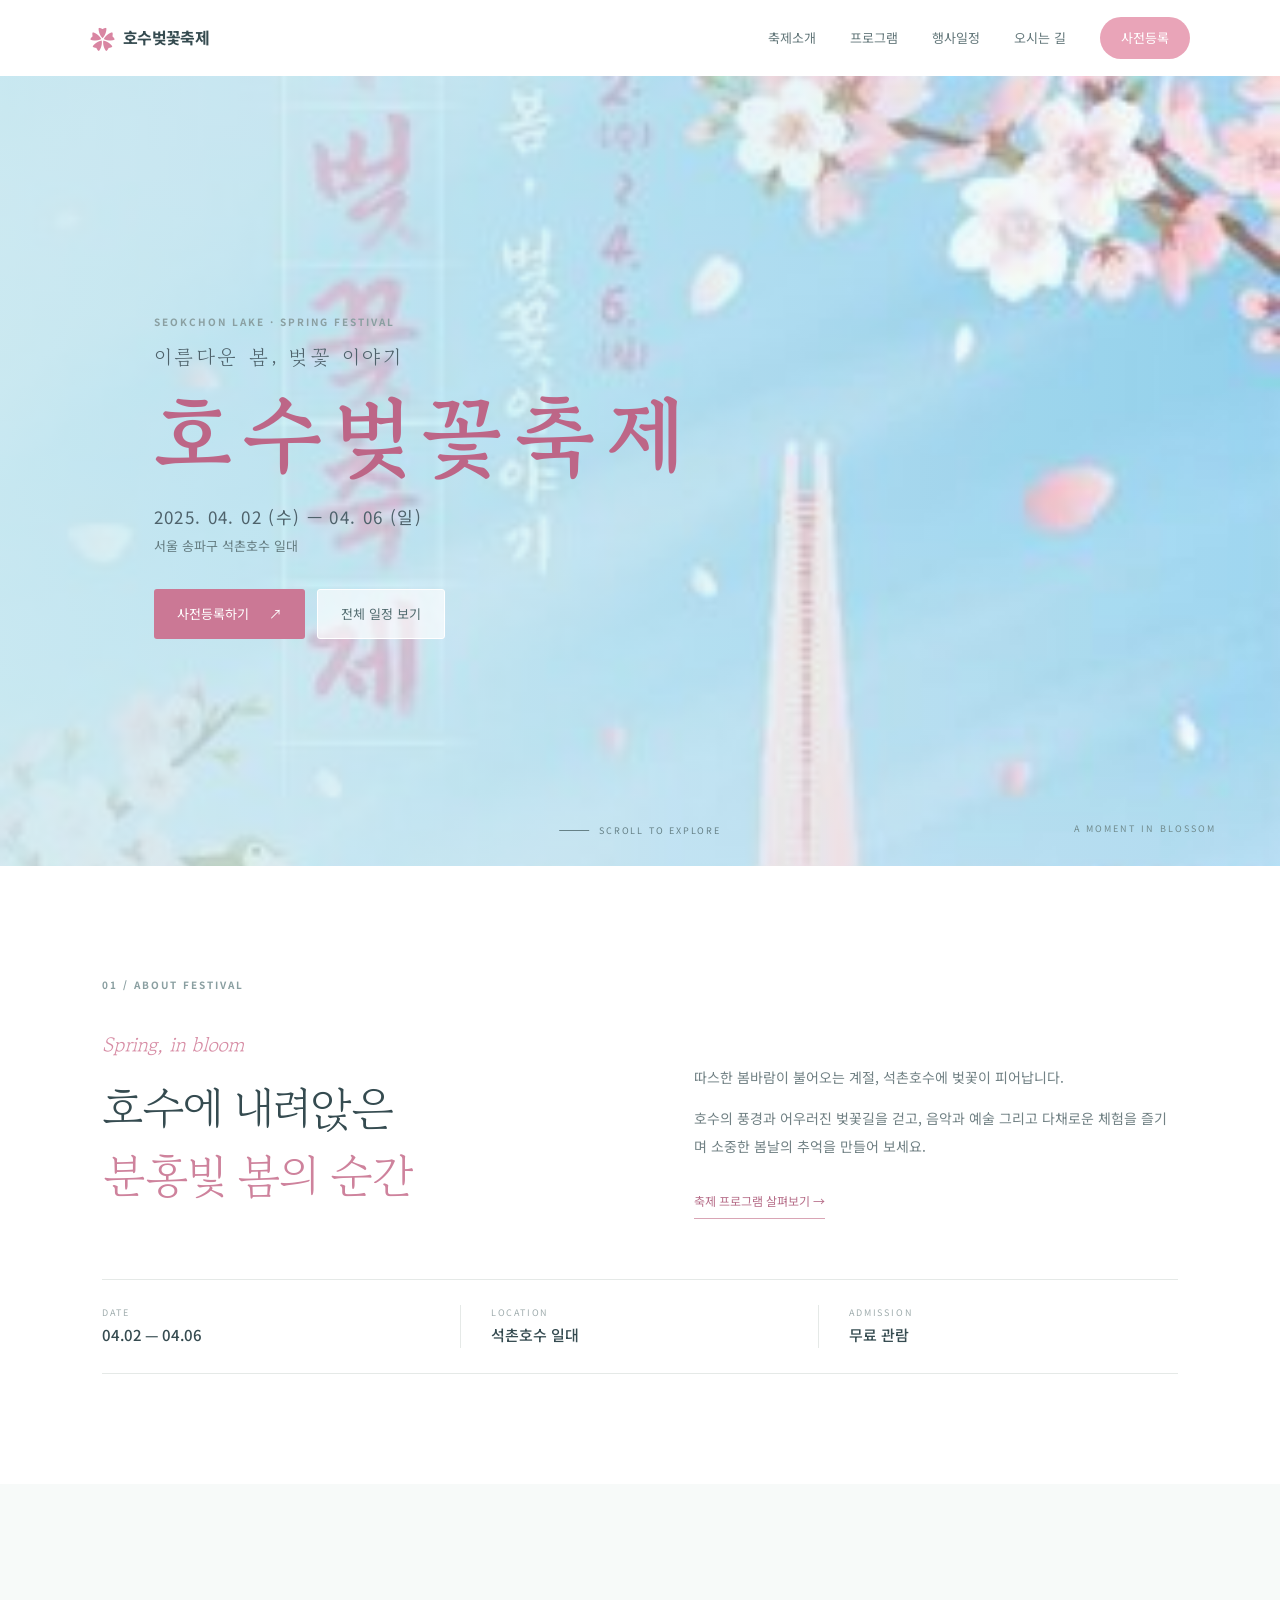
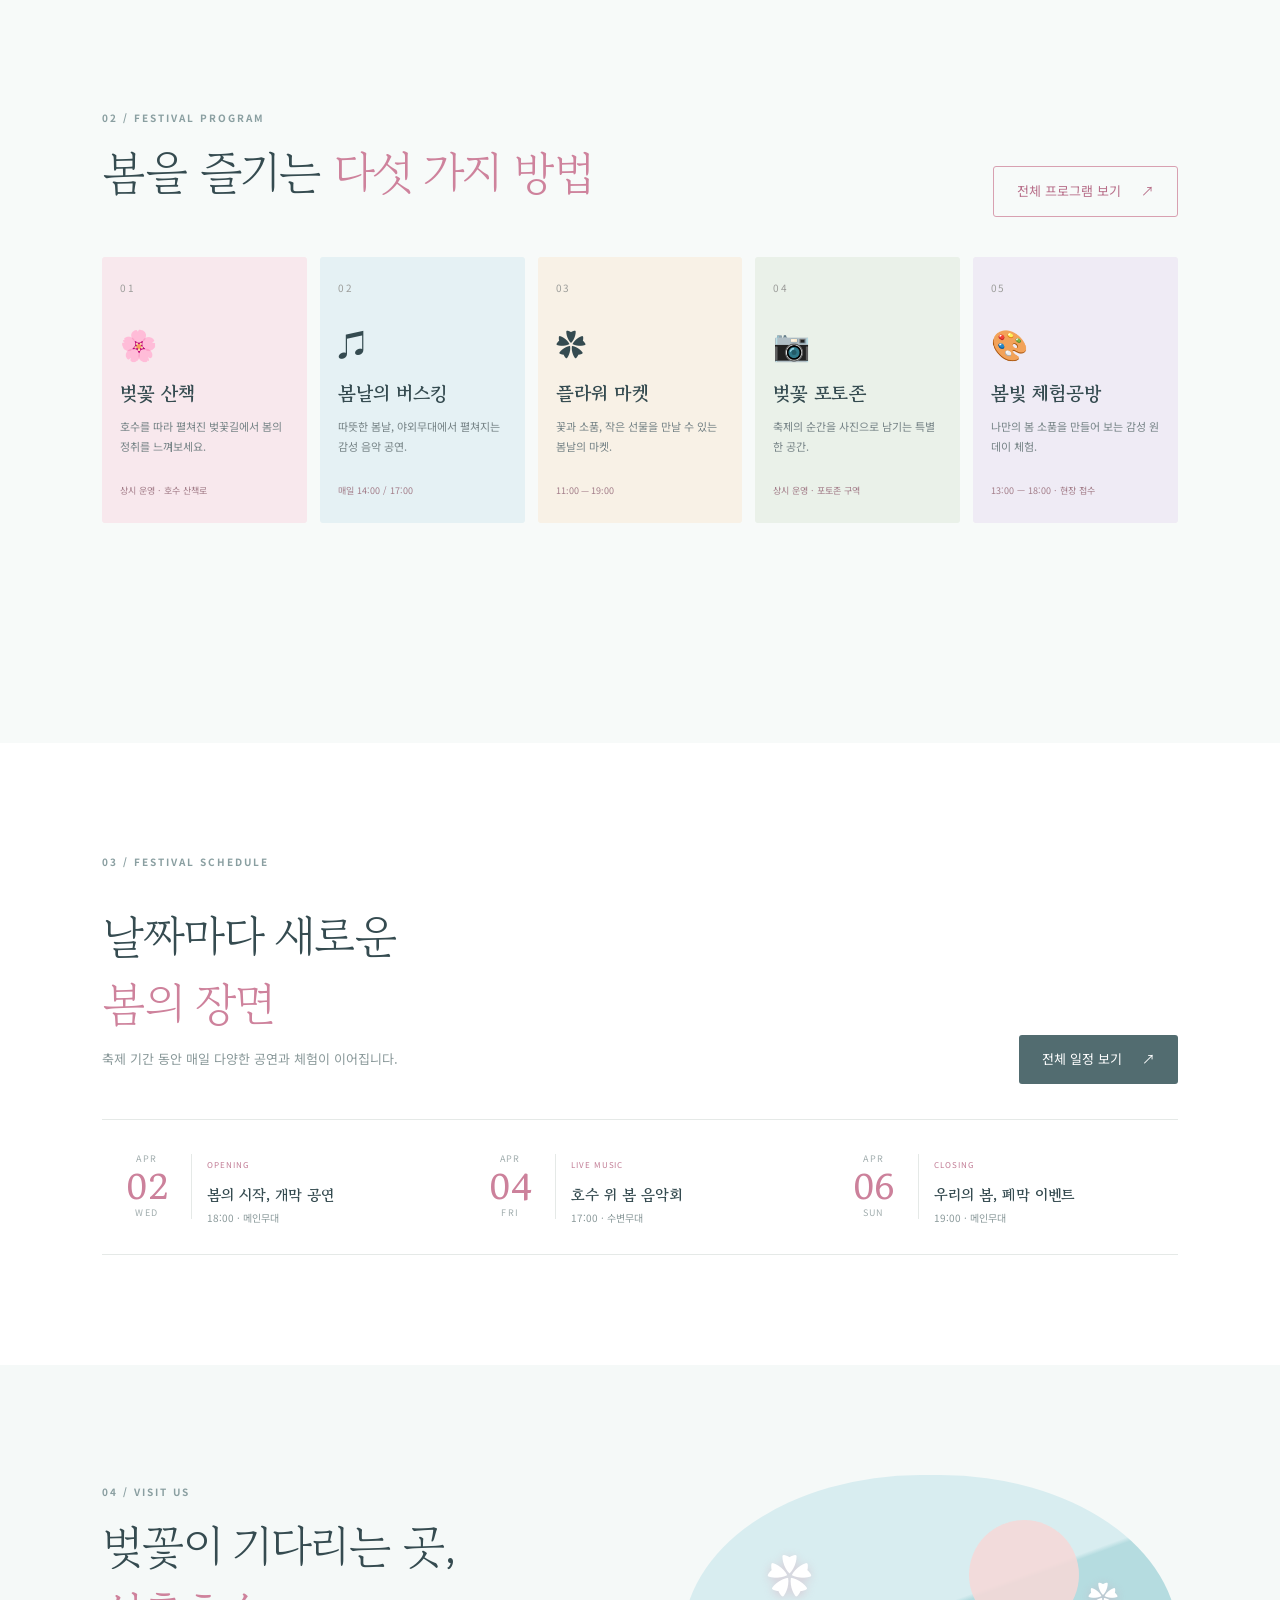
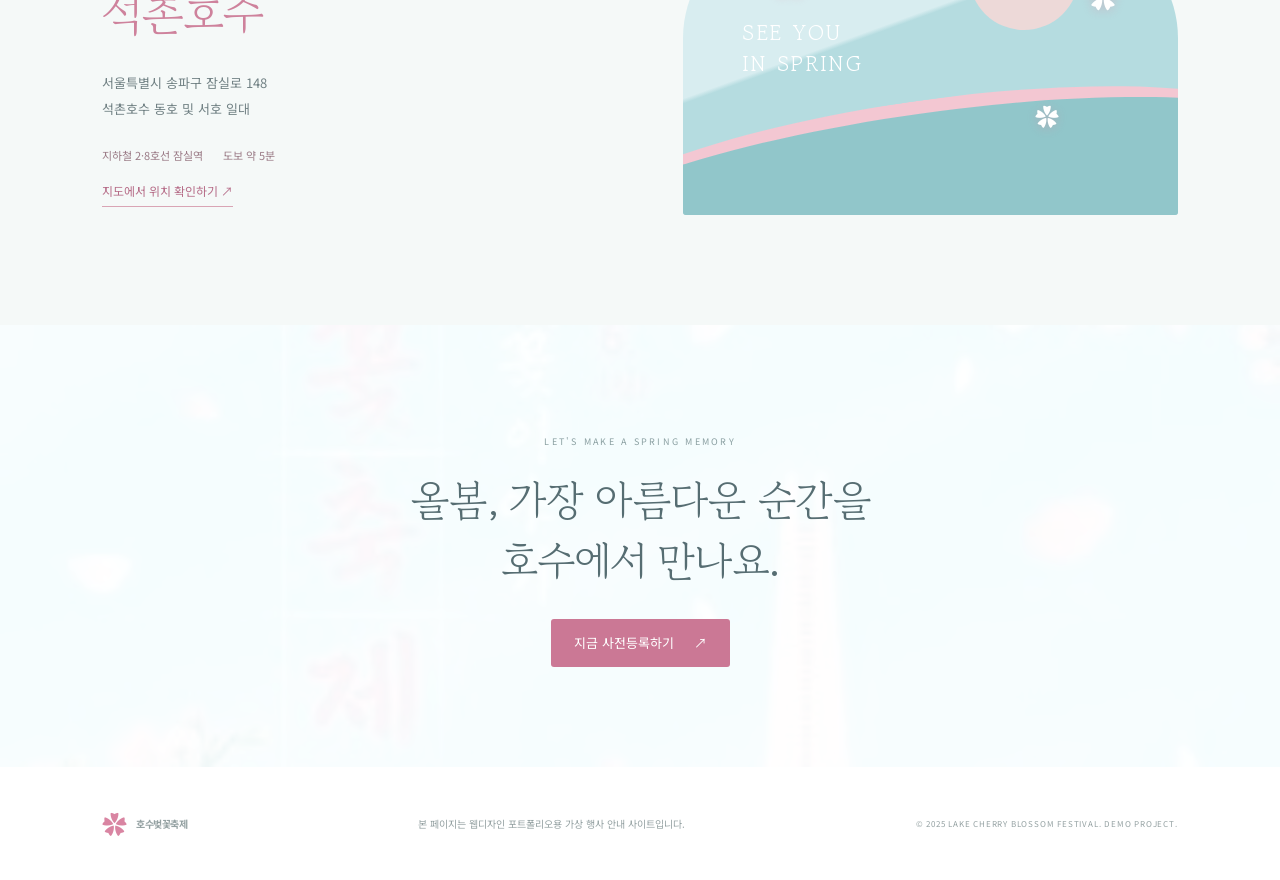
==== index.html @ db095fe4 "Add files via upload" ====
<!DOCTYPE html>
<html lang="ko">
<head>
  <meta charset="UTF-8">
  <meta name="viewport" content="width=device-width, initial-scale=1.0">
  <meta name="description" content="석촌호수의 봄을 만나는 호수벚꽃축제 행사 안내 및 사전등록 페이지">
  <title>2025 호수벚꽃축제 | 석촌호수의 봄, 벚꽃 이야기</title>
  <link rel="preconnect" href="https://fonts.googleapis.com">
  <link rel="preconnect" href="https://fonts.gstatic.com" crossorigin>
  <link href="https://fonts.googleapis.com/css2?family=Gowun+Batang:wght@400;700&family=Noto+Sans+KR:wght@300;400;500;700&display=swap" rel="stylesheet">
  <link rel="stylesheet" href="css/style.css">
</head>
<body>
  <header class="site-header">
    <a class="brand" href="#home" aria-label="호수벚꽃축제 홈">
      <span class="brand-mark">✿</span><span>호수벚꽃축제</span>
    </a>
    <button class="menu-toggle" id="menuToggle" aria-label="메뉴 열기" aria-expanded="false">☰</button>
    <nav class="main-nav" id="mainNav">
      <a href="#about">축제소개</a>
      <a href="#program">프로그램</a>
      <a href="#schedule">행사일정</a>
      <a href="#location">오시는 길</a>
      <a class="nav-apply" href="register.html">사전등록</a>
    </nav>
  </header>

  <main>
    <section class="hero" id="home">
      <div class="hero-shade"></div>
      <div class="hero-content">
        <p class="eyebrow">SEOKCHON LAKE · SPRING FESTIVAL</p>
        <p class="hero-kicker">이름다운 봄, 벚꽃 이야기</p>
        <h1>호수벚꽃축제</h1>
        <p class="hero-date">2025. 04. 02 (수) — 04. 06 (일)</p>
        <p class="hero-place">서울 송파구 석촌호수 일대</p>
        <div class="hero-actions">
          <a class="button button-primary" href="register.html">사전등록하기 <span>↗</span></a>
          <button class="button button-glass" data-modal="scheduleModal">전체 일정 보기</button>
        </div>
      </div>
      <a class="scroll-cue" href="#about"><span></span>SCROLL TO EXPLORE</a>
      <div class="hero-caption">A MOMENT IN BLOSSOM</div>
    </section>

    <section class="intro section-wrap" id="about">
      <div class="section-label">01 / ABOUT FESTIVAL</div>
      <div class="intro-grid">
        <div>
          <p class="script-word">Spring, in bloom</p>
          <h2>호수에 내려앉은<br><em>분홍빛 봄의 순간</em></h2>
        </div>
        <div class="intro-copy">
          <p>따스한 봄바람이 불어오는 계절, 석촌호수에 벚꽃이 피어납니다.</p>
          <p>호수의 풍경과 어우러진 벚꽃길을 걷고, 음악과 예술 그리고 다채로운 체험을 즐기며 소중한 봄날의 추억을 만들어 보세요.</p>
          <a class="text-link" href="#program">축제 프로그램 살펴보기 <span>→</span></a>
        </div>
      </div>
      <div class="info-ribbon">
        <div><span>DATE</span><strong>04.02 — 04.06</strong></div>
        <div><span>LOCATION</span><strong>석촌호수 일대</strong></div>
        <div><span>ADMISSION</span><strong>무료 관람</strong></div>
      </div>
    </section>

    <section class="program-section" id="program">
      <div class="section-wrap">
        <div class="section-heading">
          <div><div class="section-label">02 / FESTIVAL PROGRAM</div><h2>봄을 즐기는 <em>다섯 가지 방법</em></h2></div>
          <button class="button button-outline" data-modal="programModal">전체 프로그램 보기 <span>↗</span></button>
        </div>
        <div class="program-grid">
          <article class="program-card card-pink"><div class="program-number">01</div><div class="program-icon">🌸</div><h3>벚꽃 산책</h3><p>호수를 따라 펼쳐진 벚꽃길에서 봄의 정취를 느껴보세요.</p><span>상시 운영 · 호수 산책로</span></article>
          <article class="program-card card-blue"><div class="program-number">02</div><div class="program-icon">♫</div><h3>봄날의 버스킹</h3><p>따뜻한 봄날, 야외무대에서 펼쳐지는 감성 음악 공연.</p><span>매일 14:00 / 17:00</span></article>
          <article class="program-card card-cream"><div class="program-number">03</div><div class="program-icon">✿</div><h3>플라워 마켓</h3><p>꽃과 소품, 작은 선물을 만날 수 있는 봄날의 마켓.</p><span>11:00 — 19:00</span></article>
          <article class="program-card card-green"><div class="program-number">04</div><div class="program-icon">📷</div><h3>벚꽃 포토존</h3><p>축제의 순간을 사진으로 남기는 특별한 공간.</p><span>상시 운영 · 포토존 구역</span></article>
          <article class="program-card card-lilac"><div class="program-number">05</div><div class="program-icon">🎨</div><h3>봄빛 체험공방</h3><p>나만의 봄 소품을 만들어 보는 감성 원데이 체험.</p><span>13:00 — 18:00 · 현장 접수</span></article>
        </div>
      </div>
    </section>

    <section class="schedule-section section-wrap" id="schedule">
      <div class="section-label">03 / FESTIVAL SCHEDULE</div>
      <div class="section-heading">
        <div><h2>날짜마다 새로운<br><em>봄의 장면</em></h2><p class="section-desc">축제 기간 동안 매일 다양한 공연과 체험이 이어집니다.</p></div>
        <button class="button button-dark" data-modal="scheduleModal">전체 일정 보기 <span>↗</span></button>
      </div>
      <div class="schedule-preview">
        <div class="schedule-date"><span>APR</span><strong>02</strong><small>WED</small></div>
        <div class="schedule-detail"><span class="tag">OPENING</span><h3>봄의 시작, 개막 공연</h3><p>18:00 · 메인무대</p></div>
        <div class="schedule-date"><span>APR</span><strong>04</strong><small>FRI</small></div>
        <div class="schedule-detail"><span class="tag">LIVE MUSIC</span><h3>호수 위 봄 음악회</h3><p>17:00 · 수변무대</p></div>
        <div class="schedule-date"><span>APR</span><strong>06</strong><small>SUN</small></div>
        <div class="schedule-detail"><span class="tag">CLOSING</span><h3>우리의 봄, 폐막 이벤트</h3><p>19:00 · 메인무대</p></div>
      </div>
    </section>

    <section class="visit-section" id="location">
      <div class="section-wrap visit-grid">
        <div><div class="section-label">04 / VISIT US</div><h2>벚꽃이 기다리는 곳,<br><em>석촌호수</em></h2><p>서울특별시 송파구 잠실로 148<br>석촌호수 동호 및 서호 일대</p><div class="visit-meta"><span>지하철 2·8호선 잠실역</span><span>도보 약 5분</span></div><a class="text-link" href="https://map.naver.com/v5/search/석촌호수" target="_blank" rel="noopener">지도에서 위치 확인하기 ↗</a></div>
        <div class="lake-art" aria-label="석촌호수 벚꽃 풍경 이미지"><div class="lake-sun"></div><div class="lake-line"></div><div class="lake-label">SEE YOU<br>IN SPRING</div><div class="petal p1">✿</div><div class="petal p2">✿</div><div class="petal p3">✿</div></div>
      </div>
    </section>

    <section class="closing-cta">
      <p>LET'S MAKE A SPRING MEMORY</p><h2>올봄, 가장 아름다운 순간을<br>호수에서 만나요.</h2><a class="button button-primary" href="register.html">지금 사전등록하기 <span>↗</span></a>
    </section>
  </main>

  <footer><a class="brand" href="#home"><span class="brand-mark">✿</span> 호수벚꽃축제</a><p>본 페이지는 웹디자인 포트폴리오용 가상 행사 안내 사이트입니다.</p><small>© 2025 LAKE CHERRY BLOSSOM FESTIVAL. DEMO PROJECT.</small></footer>

  <!-- 전체 일정 팝업 -->
  <dialog class="modal" id="scheduleModal">
    <div class="modal-head"><div><span class="section-label">FESTIVAL TIMETABLE</span><h2>전체 행사 일정</h2></div><button class="modal-close" aria-label="팝업 닫기">×</button></div>
    <div class="modal-body">
      <div class="timetable-row"><b>4.02 수</b><span>18:00 개막식 및 축하공연</span></div>
      <div class="timetable-row"><b>4.03 목</b><span>14:00 봄날의 버스킹 · 16:00 플라워 클래스</span></div>
      <div class="timetable-row"><b>4.04 금</b><span>17:00 호수 위 봄 음악회 · 19:00 야간 벚꽃 산책</span></div>
      <div class="timetable-row"><b>4.05 토</b><span>13:00 가족 체험마당 · 15:00 버스킹 공연</span></div>
      <div class="timetable-row"><b>4.06 일</b><span>17:00 시민 참여 공연 · 19:00 폐막 이벤트</span></div>
      <p class="modal-note">※ 상기 일정은 포트폴리오 제작을 위한 예시이며 실제 행사 일정이 아닙니다.</p>
    </div>
  </dialog>

  <!-- 전체 프로그램 팝업 -->
  <dialog class="modal" id="programModal">
    <div class="modal-head"><div><span class="section-label">ALL PROGRAMS</span><h2>전체 프로그램 안내</h2></div><button class="modal-close" aria-label="팝업 닫기">×</button></div>
    <div class="modal-body program-list">
      <div><b>01 · 벚꽃 산책</b><span>상시 운영 / 석촌호수 산책로</span></div>
      <div><b>02 · 봄날의 버스킹</b><span>14:00, 17:00 / 메인무대 및 수변무대</span></div>
      <div><b>03 · 플라워 마켓</b><span>11:00–19:00 / 동호 광장</span></div>
      <div><b>04 · 벚꽃 포토존</b><span>상시 운영 / 서호 포토존 구역</span></div>
      <div><b>05 · 봄빛 체험공방</b><span>13:00–18:00 / 체험 부스, 일부 현장 접수</span></div>
      <p class="modal-note">※ 프로그램 운영 시간과 장소는 가상의 예시입니다.</p>
    </div>
  </dialog>

  <script src="js/main.js"></script>
</body>
</html>
---- css/style.css ----
/* 기본 설정 */
:root{--ink:#354b50;--muted:#71878a;--pink:#d982a0;--pale:#f9edf0;--blue:#dff1f5;--cream:#fff8ee;--line:#e5e9e7}
*{box-sizing:border-box}
html{scroll-behavior:smooth}
body{margin:0;color:var(--ink);font-family:'Noto Sans KR',sans-serif;font-weight:400;line-height:1.7}
a{color:inherit;text-decoration:none}
button{font:inherit;cursor:pointer}
.site-header{height:76px;padding:0 7%;display:flex;align-items:center;justify-content:space-between;background:#fff;position:sticky;top:0;z-index:20}
.brand{display:flex;align-items:center;gap:9px;font-weight:700;letter-spacing:-.04em}
.brand-mark{font-size:25px;color:#d985a2}
.main-nav{display:flex;align-items:center;gap:34px;font-size:13px;color:#63777a}
.main-nav a:hover{color:#d47d9a}
.main-nav .nav-apply{padding:10px 21px;border-radius:30px;background:#e9a4b8;color:white}
.menu-toggle{display:none;border:0;background:none;font-size:24px;color:var(--ink)}
.hero{min-height:690px;height:min(790px,calc(100vh - 76px));position:relative;display:flex;align-items:center;overflow:hidden;background:#b9e0ed url('../assets/hosu-blossom-poster.png') center 43%/cover no-repeat}
.hero-shade{position:absolute;inset:0;background:linear-gradient(90deg,rgba(207,235,241,.86) 0%,rgba(207,235,241,.55) 43%,rgba(207,235,241,.05) 100%)}
.hero-content{position:relative;z-index:1;margin-left:12%;max-width:550px;color:#4e626b}
.eyebrow,.section-label{font-size:10px;letter-spacing:.2em;font-weight:700;color:#8a9fa1}
.hero-kicker{font-family:'Gowun Batang',serif;font-size:20px;letter-spacing:.16em;margin:0 0 8px}
.hero h1{font-family:'Gowun Batang',serif;font-size:clamp(48px,7vw,86px);font-weight:700;letter-spacing:.12em;color:#bd6687;margin:0 0 18px;line-height:1.2}
.hero-date{font-size:17px;letter-spacing:.08em;margin:0 0 3px}.hero-place{font-size:13px;color:#657d82;margin:0}
.hero-actions{display:flex;gap:12px;margin-top:32px}
.button{border:0;border-radius:3px;padding:13px 23px;font-size:13px;display:inline-flex;align-items:center;gap:20px;transition:.2s}
.button:hover{transform:translateY(-2px);box-shadow:0 8px 20px #536a6a22}
.button-primary{background:#cb7895;color:white}.button-glass{background:#ffffffa8;color:#536c70;border:1px solid #fff}
.button-outline{background:transparent;border:1px solid #d8a0b1;color:#b76e89}.button-dark{background:#526c70;color:white}
.scroll-cue{position:absolute;bottom:28px;left:50%;transform:translateX(-50%);font-size:9px;letter-spacing:.2em;color:#668187;display:flex;align-items:center;gap:10px}
.scroll-cue span{height:1px;width:30px;background:#668187}.hero-caption{position:absolute;right:5%;bottom:30px;font-size:9px;letter-spacing:.22em;color:#718b8e}
.section-wrap{width:min(1120px,84%);margin:auto;padding:110px 0}
.intro-grid{display:grid;grid-template-columns:1fr 1fr;gap:10%;align-items:end;margin:35px 0 60px}
.script-word{font-family:'Gowun Batang',serif;color:#d78da5;font-style:italic;font-size:20px;margin:0 0 10px}
h2{font-family:'Gowun Batang',serif;font-size:clamp(31px,4vw,46px);line-height:1.45;font-weight:400;letter-spacing:-.04em;margin:12px 0}
h2 em{font-style:normal;color:#ce829c}
.intro-copy{font-size:14px;color:#718184;line-height:2}.intro-copy p{margin:0 0 13px}
.text-link{display:inline-block;margin-top:16px;font-size:12px;color:#b66d88;border-bottom:1px solid #d9a5b5;padding-bottom:5px}
.info-ribbon{display:grid;grid-template-columns:repeat(3,1fr);border-top:1px solid var(--line);border-bottom:1px solid var(--line);padding:25px 0}
.info-ribbon div{padding-left:30px;border-right:1px solid var(--line)}.info-ribbon div:first-child{padding-left:0}.info-ribbon div:last-child{border:0}
.info-ribbon span{display:block;font-size:9px;letter-spacing:.2em;color:#a0adae}.info-ribbon strong{font-size:15px;font-weight:500}
.program-section{background:#f7faf9;padding:95px 0 110px}
.section-heading{display:flex;align-items:end;justify-content:space-between;gap:25px;margin:20px 0 40px}
.program-grid{display:grid;grid-template-columns:repeat(5,1fr);gap:13px}
.program-card{min-height:260px;padding:22px 18px;position:relative;border-radius:3px;transition:.25s}
.program-card:hover{transform:translateY(-6px)}
.card-pink{background:#f8e8ed}.card-blue{background:#e5f1f4}.card-cream{background:#f8f1e6}.card-green{background:#eaf1e9}.card-lilac{background:#efebf5}
.program-number{font-size:10px;letter-spacing:.15em;color:#9c9d9a}.program-icon{font-size:30px;margin:22px 0 8px}
.program-card h3{font-family:'Gowun Batang',serif;font-size:19px;margin:0 0 8px}.program-card p{font-size:11px;color:#778487;min-height:57px;line-height:1.8;margin:0}.program-card>span{font-size:9px;color:#a27c88}
.schedule-section .section-heading{margin-bottom:35px}.section-desc{font-size:13px;color:#8a999a}
.schedule-preview{display:grid;grid-template-columns:90px 1fr 90px 1fr 90px 1fr;border-top:1px solid var(--line);border-bottom:1px solid var(--line);padding:28px 0;gap:15px;align-items:center}
.schedule-date{text-align:center;border-right:1px solid var(--line);line-height:1.2}.schedule-date span,.schedule-date small{display:block;font-size:9px;letter-spacing:.15em;color:#a1adae}.schedule-date strong{font-family:'Gowun Batang',serif;font-size:36px;color:#cc819b}
.schedule-detail h3{font-family:'Gowun Batang',serif;font-size:15px;margin:7px 0 2px}.schedule-detail p{font-size:10px;color:#8a999a;margin:0}.tag{font-size:8px;letter-spacing:.12em;color:#c17b94}
.visit-section{background:#f5f9f8}.visit-grid{display:grid;grid-template-columns:1fr 1fr;gap:8%;align-items:center}.visit-grid>div:first-child>p{font-size:13px;line-height:2;color:#718184;margin:24px 0}
.visit-meta{display:flex;gap:20px;font-size:11px;color:#9b7c87}.lake-art{height:340px;position:relative;overflow:hidden;background:linear-gradient(160deg,#d8edf0 0 43%,#b5dce0 44% 100%);border-radius:48% 48% 3px 3px}
.lake-sun{position:absolute;width:110px;height:110px;border-radius:50%;background:#f7d9d8;top:45px;right:20%;opacity:.85}
.lake-line{position:absolute;width:150%;height:170px;border-radius:50%;background:#91c6ca;left:-25%;bottom:-55px;border-top:13px solid #f3c7d2;transform:rotate(-8deg)}
.lake-label{position:absolute;left:12%;top:42%;font-family:'Gowun Batang',serif;font-size:21px;letter-spacing:.12em;color:#fff;line-height:1.5}
.petal{position:absolute;color:#fff;font-size:45px;text-shadow:0 2px 10px #d98ba355}.p1{top:18%;left:17%}.p2{top:28%;right:12%;font-size:30px}.p3{top:65%;right:24%;font-size:24px}
.closing-cta{text-align:center;padding:100px 20px;background:#e7f3f4 url('../assets/hosu-blossom-poster.png') center 48%/cover no-repeat;background-blend-mode:screen}
.closing-cta>p{font-size:9px;letter-spacing:.25em;color:#8a9fa1}.closing-cta h2{font-size:clamp(28px,4vw,42px);margin:20px 0 28px;color:#566d72}
footer{padding:35px 8%;display:flex;align-items:center;justify-content:space-between;gap:20px;color:#94a1a2;font-size:10px}footer p{margin:0}footer small{font-size:8px;letter-spacing:.1em}
.modal{border:0;border-radius:8px;padding:0;width:min(590px,calc(100% - 32px));max-height:80vh;box-shadow:0 20px 80px #263b3b33;color:var(--ink)}
.modal::backdrop{background:#253c42a6;backdrop-filter:blur(3px)}
.modal-head{padding:27px 30px 20px;background:#f7eff1;display:flex;justify-content:space-between;align-items:start}
.modal-head h2{font-size:27px;margin:5px 0 0}.modal-close{border:0;background:none;font-size:28px;color:#8c777d;line-height:1}
.modal-body{padding:20px 30px 30px}.timetable-row{display:grid;grid-template-columns:75px 1fr;gap:15px;padding:17px 0;border-bottom:1px solid var(--line);font-size:13px}.timetable-row b{color:#c27893}.modal-note{font-size:10px;color:#a0a9a9;margin:20px 0 0}.program-list>div{padding:16px 0;border-bottom:1px solid var(--line)}.program-list b,.program-list span{display:block}.program-list b{font-size:14px}.program-list span{font-size:11px;color:#8a999a;margin-top:4px}
@media(max-width:900px){.program-grid{grid-template-columns:repeat(3,1fr)}.schedule-preview{grid-template-columns:75px 1fr;row-gap:20px}.schedule-date:nth-of-type(3),.schedule-date:nth-of-type(5){border-left:0}.visit-grid{gap:4%}}
@media(max-width:650px){.site-header{height:64px;padding:0 6%}.menu-toggle{display:block}.main-nav{display:none;position:absolute;top:64px;left:0;right:0;background:#fff;padding:18px 7% 25px;box-shadow:0 10px 20px #33444412;flex-direction:column;align-items:stretch;gap:16px}.main-nav.open{display:flex}.main-nav .nav-apply{text-align:center}.hero{height:690px;min-height:600px;background-position:59% center}.hero-shade{background:linear-gradient(90deg,#d8edf0e8,#d8edf0a8 60%,#d8edf044)}.hero-content{margin:0 7%;padding-top:30px}.hero h1{font-size:53px}.hero-kicker{font-size:16px}.hero-date{font-size:13px}.hero-actions{flex-wrap:wrap}.hero-caption{display:none}.section-wrap{width:86%;padding:75px 0}.intro-grid,.visit-grid{grid-template-columns:1fr;gap:20px}.intro-grid{margin:25px 0 40px}.info-ribbon{gap:10px}.info-ribbon div{padding-left:10px}.info-ribbon strong{font-size:11px}.info-ribbon span{font-size:8px}.program-section{padding:70px 0}.section-heading{align-items:start;flex-direction:column}.section-heading .button{align-self:flex-start}.program-grid{grid-template-columns:repeat(2,1fr)}.program-card{min-height:235px;padding:18px 14px}.program-card p{min-height:65px}.schedule-preview{grid-template-columns:70px 1fr}.schedule-date{grid-column:1}.schedule-detail{grid-column:2}.lake-art{height:260px;margin-top:20px}.closing-cta{padding:75px 18px}footer{padding:28px 7%;display:block}footer p{margin:12px 0}footer small{display:block}.modal-head{padding:22px}.modal-body{padding:15px 22px 25px}.timetable-row{font-size:11px;grid-template-columns:62px 1fr}}
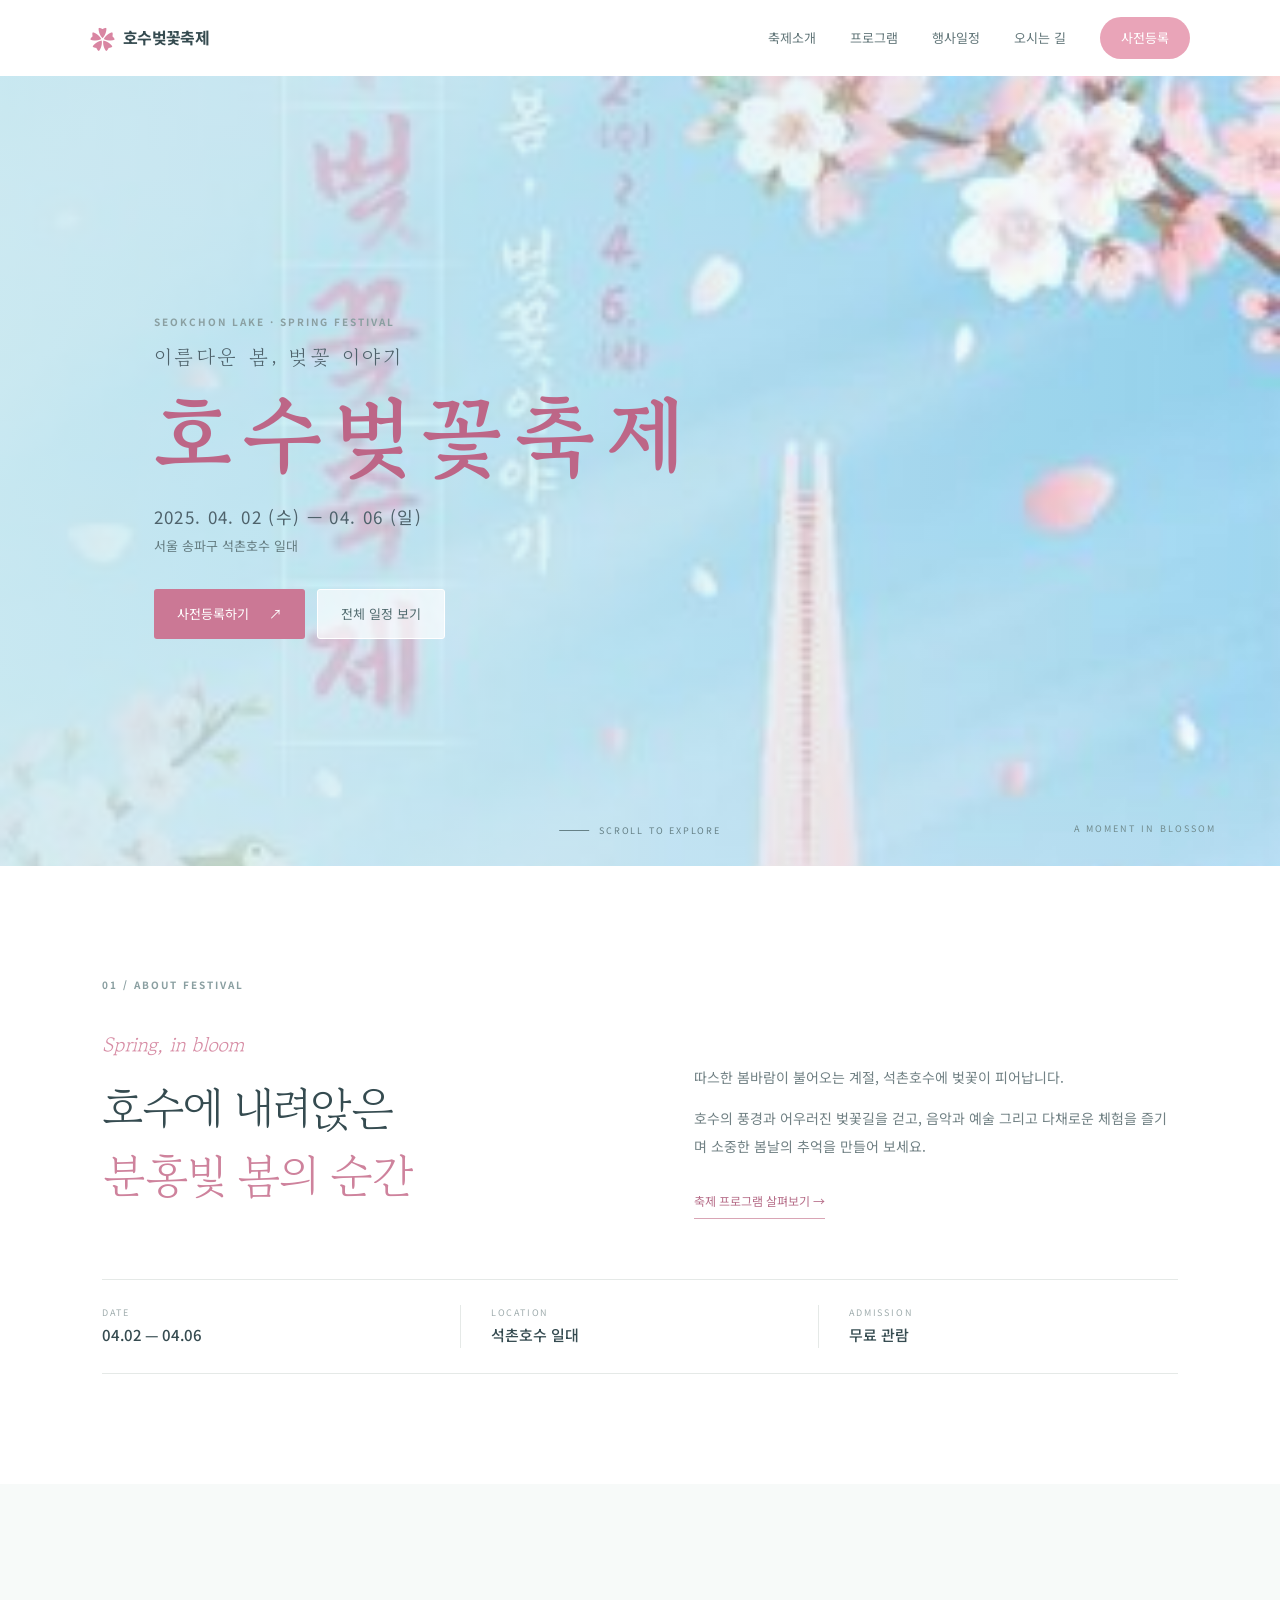
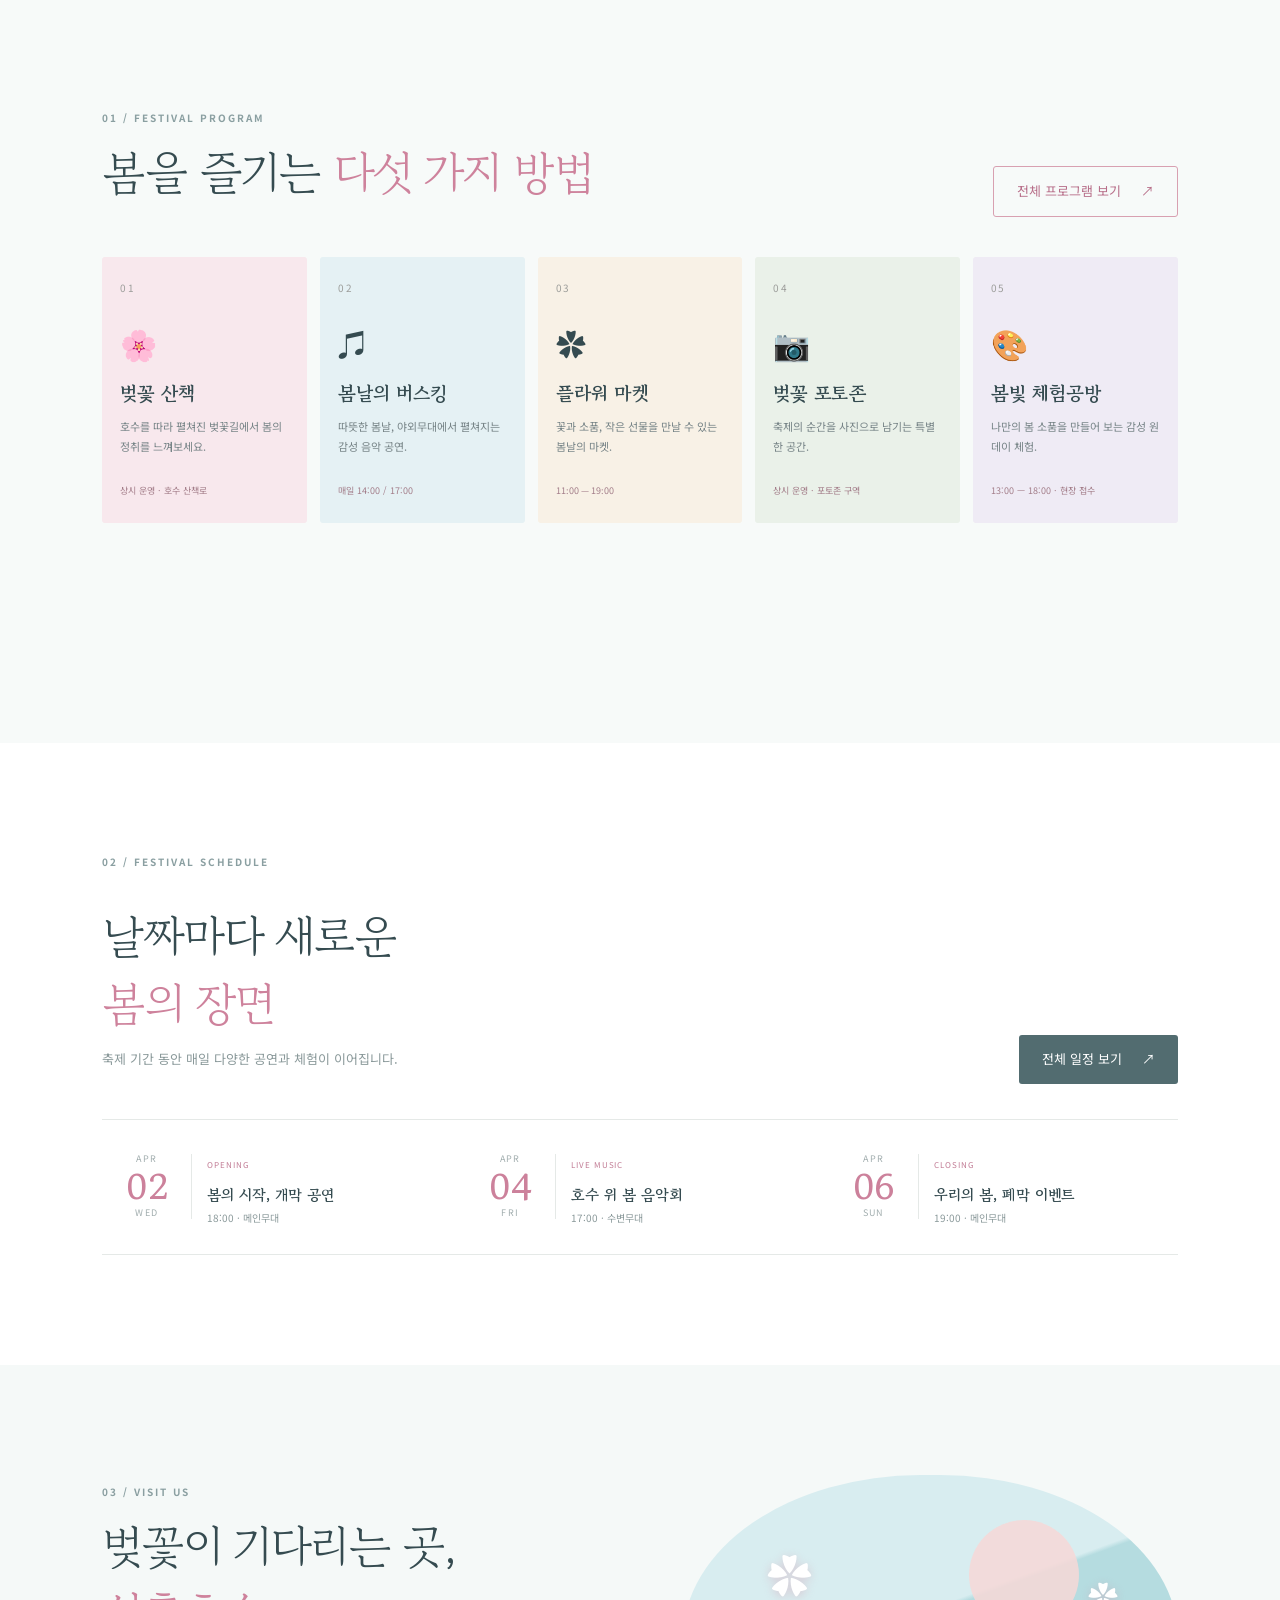
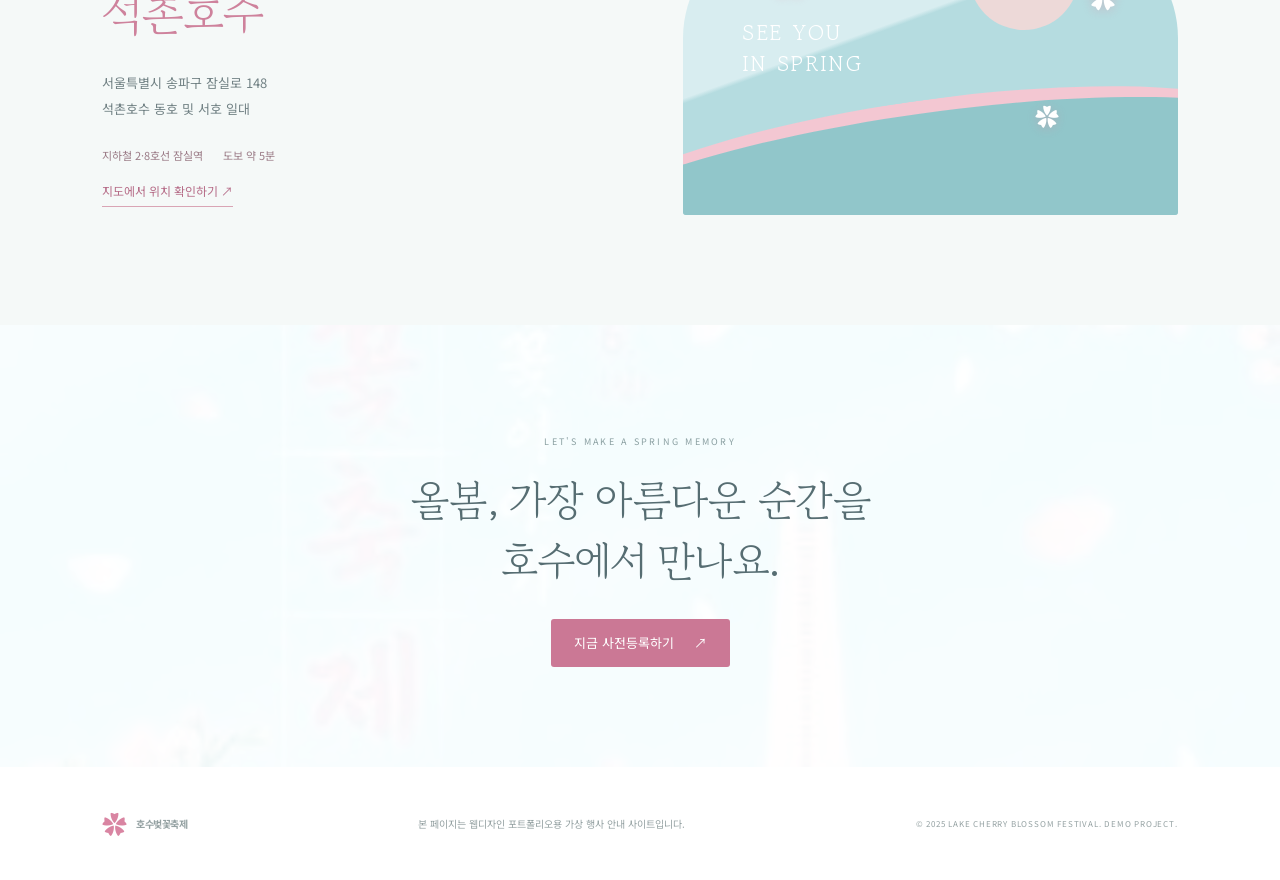
==== commit 9320afef: "Update index.html" ====
--- a/index.html
+++ b/index.html
@@ -66,7 +66,7 @@
     <section class="program-section" id="program">
       <div class="section-wrap">
         <div class="section-heading">
-          <div><div class="section-label">02 / FESTIVAL PROGRAM</div><h2>봄을 즐기는 <em>다섯 가지 방법</em></h2></div>
+          <div><div class="section-label">01 / FESTIVAL PROGRAM</div><h2>봄을 즐기는 <em>다섯 가지 방법</em></h2></div>
           <button class="button button-outline" data-modal="programModal">전체 프로그램 보기 <span>↗</span></button>
         </div>
         <div class="program-grid">
@@ -80,7 +80,7 @@
     </section>
 
     <section class="schedule-section section-wrap" id="schedule">
-      <div class="section-label">03 / FESTIVAL SCHEDULE</div>
+      <div class="section-label">02 / FESTIVAL SCHEDULE</div>
       <div class="section-heading">
         <div><h2>날짜마다 새로운<br><em>봄의 장면</em></h2><p class="section-desc">축제 기간 동안 매일 다양한 공연과 체험이 이어집니다.</p></div>
         <button class="button button-dark" data-modal="scheduleModal">전체 일정 보기 <span>↗</span></button>
@@ -97,7 +97,7 @@
 
     <section class="visit-section" id="location">
       <div class="section-wrap visit-grid">
-        <div><div class="section-label">04 / VISIT US</div><h2>벚꽃이 기다리는 곳,<br><em>석촌호수</em></h2><p>서울특별시 송파구 잠실로 148<br>석촌호수 동호 및 서호 일대</p><div class="visit-meta"><span>지하철 2·8호선 잠실역</span><span>도보 약 5분</span></div><a class="text-link" href="https://map.naver.com/v5/search/석촌호수" target="_blank" rel="noopener">지도에서 위치 확인하기 ↗</a></div>
+        <div><div class="section-label">03 / VISIT US</div><h2>벚꽃이 기다리는 곳,<br><em>석촌호수</em></h2><p>서울특별시 송파구 잠실로 148<br>석촌호수 동호 및 서호 일대</p><div class="visit-meta"><span>지하철 2·8호선 잠실역</span><span>도보 약 5분</span></div><a class="text-link" href="https://map.naver.com/v5/search/석촌호수" target="_blank" rel="noopener">지도에서 위치 확인하기 ↗</a></div>
         <div class="lake-art" aria-label="석촌호수 벚꽃 풍경 이미지"><div class="lake-sun"></div><div class="lake-line"></div><div class="lake-label">SEE YOU<br>IN SPRING</div><div class="petal p1">✿</div><div class="petal p2">✿</div><div class="petal p3">✿</div></div>
       </div>
     </section>
@@ -137,4 +137,4 @@
 
   <script src="js/main.js"></script>
 </body>
-</html>+</html>
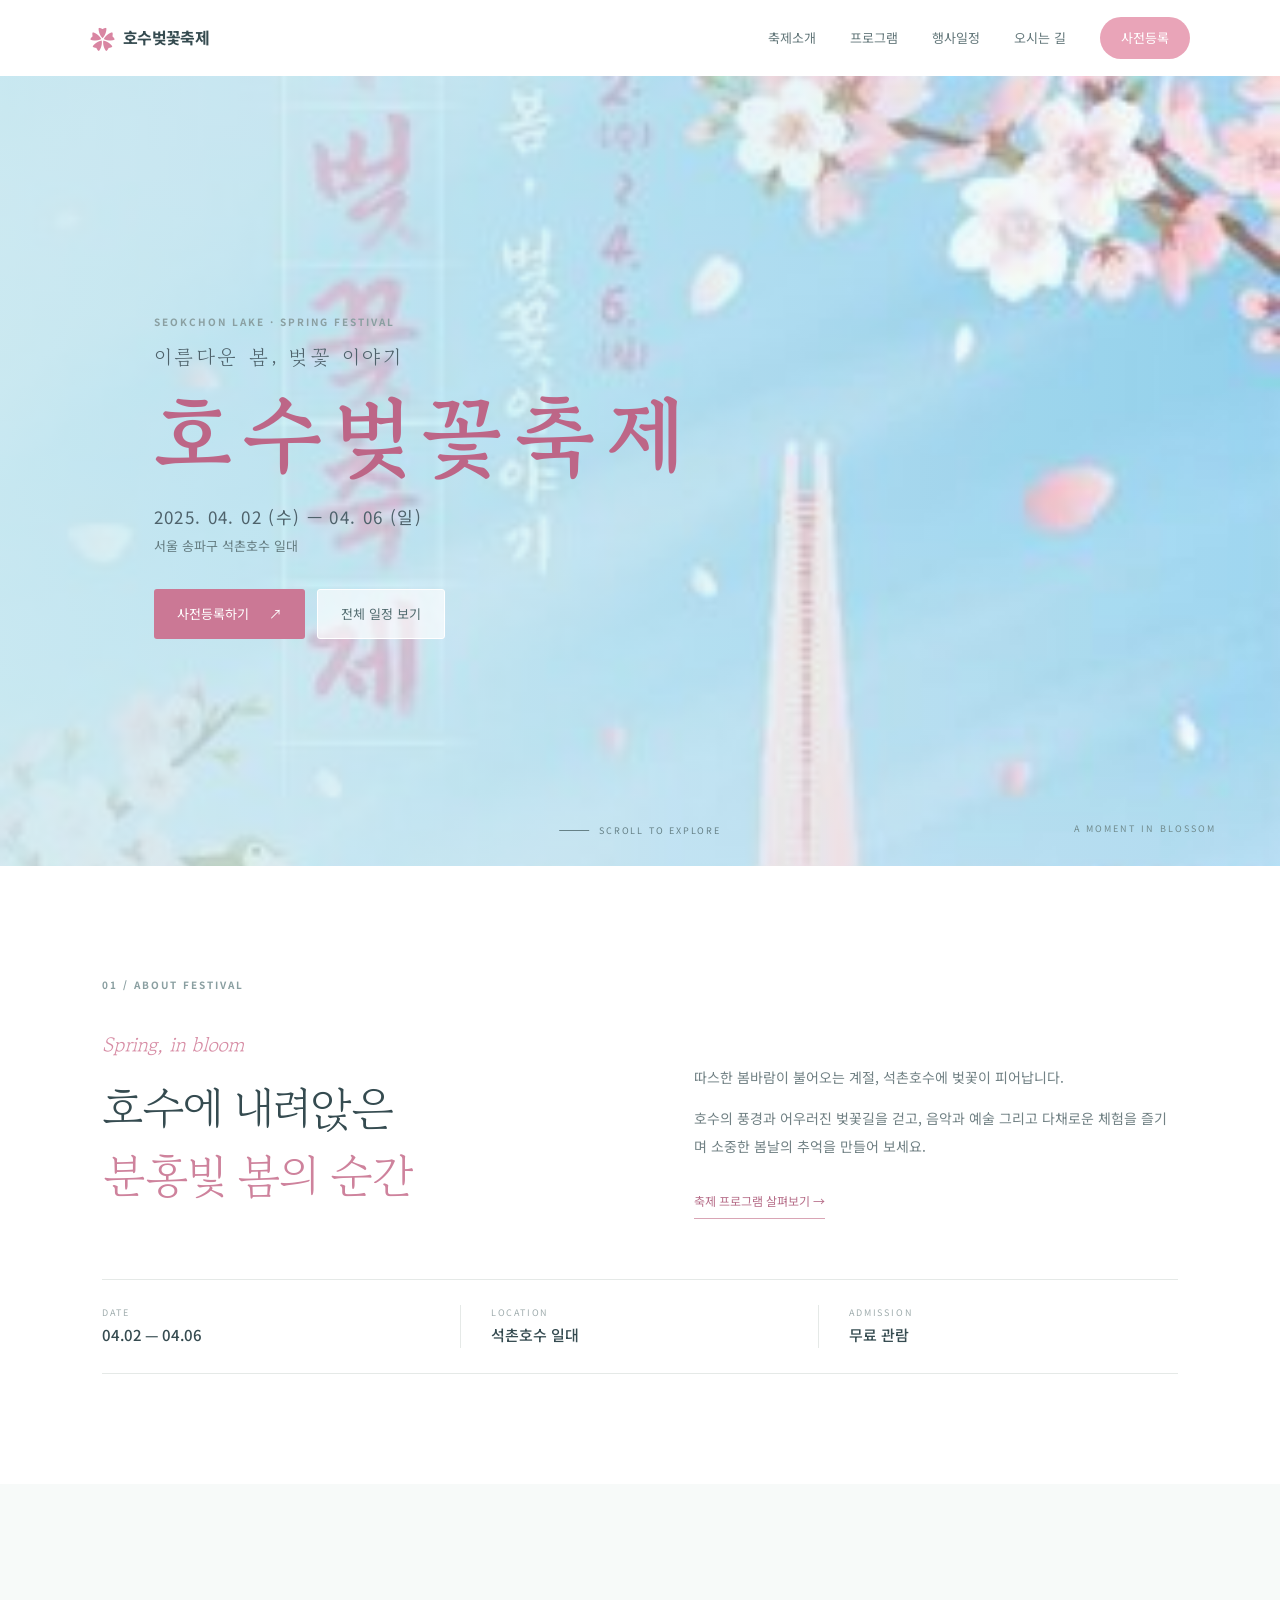
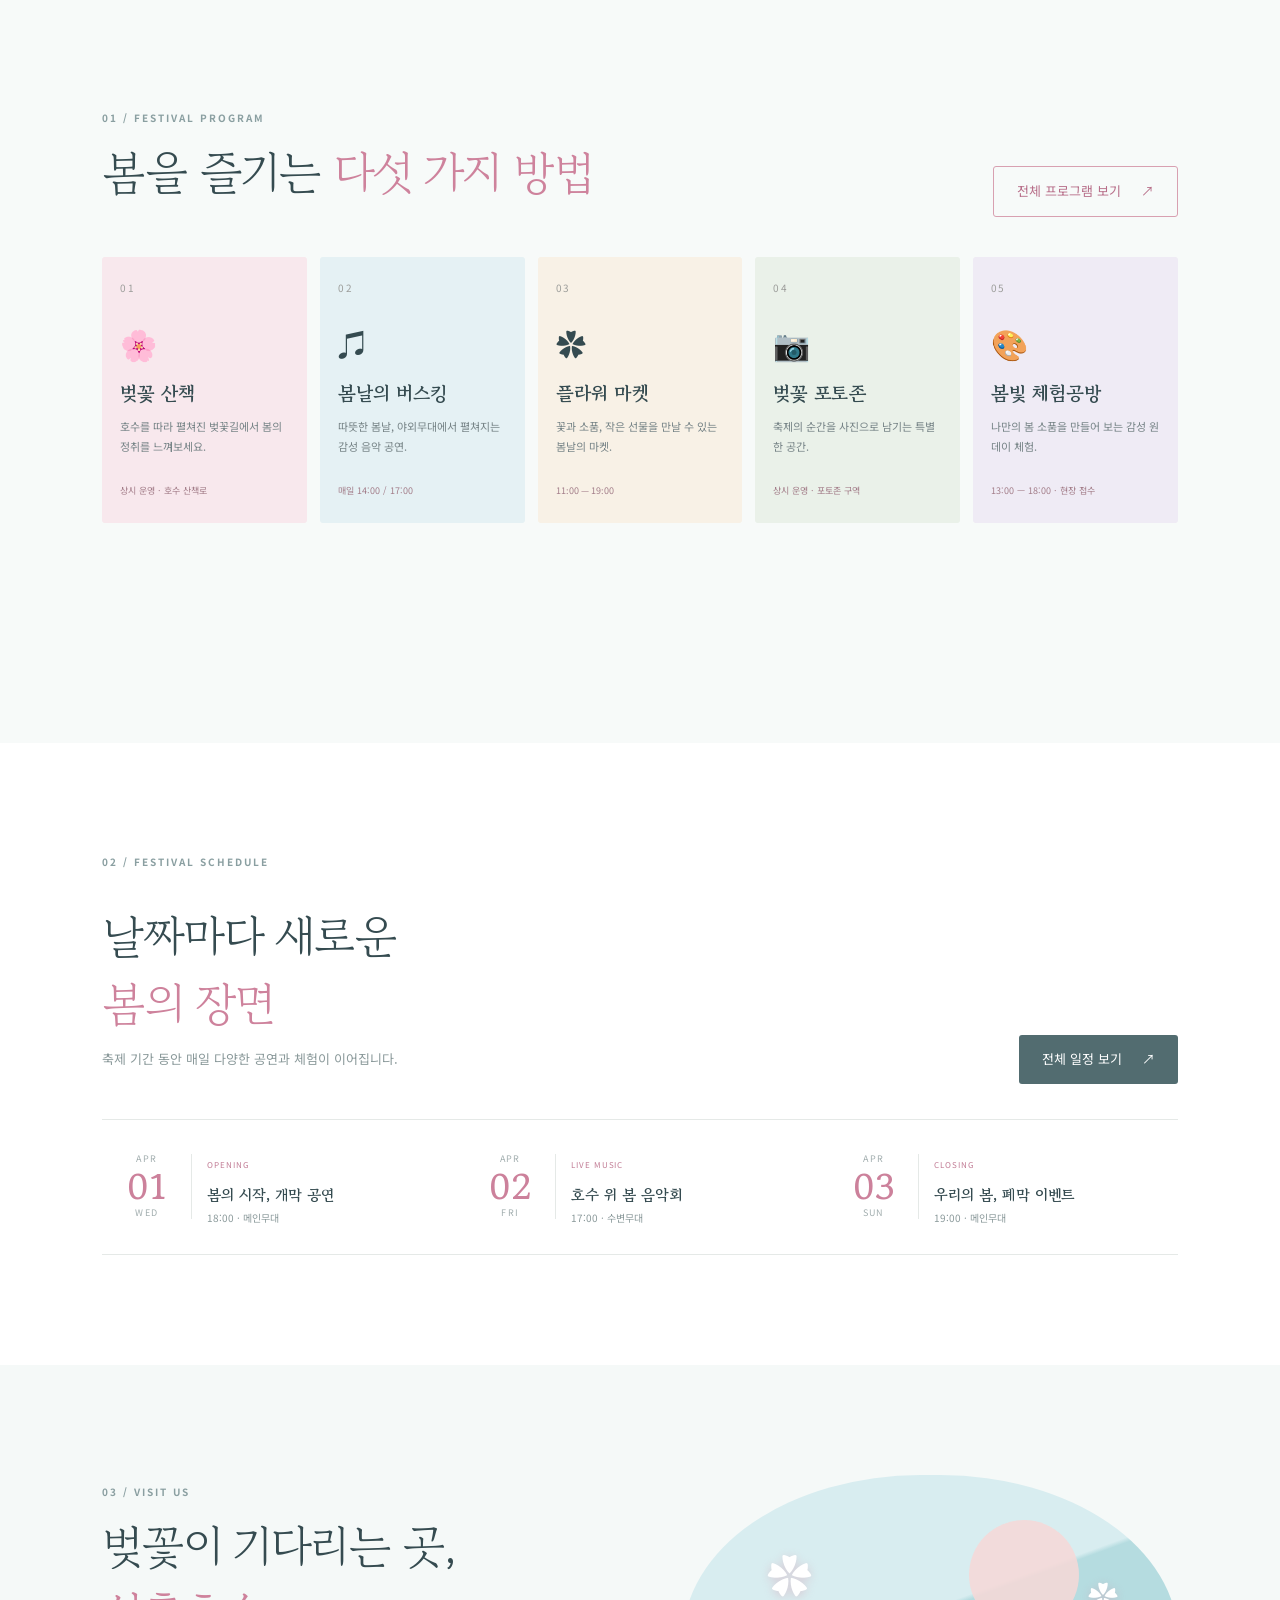
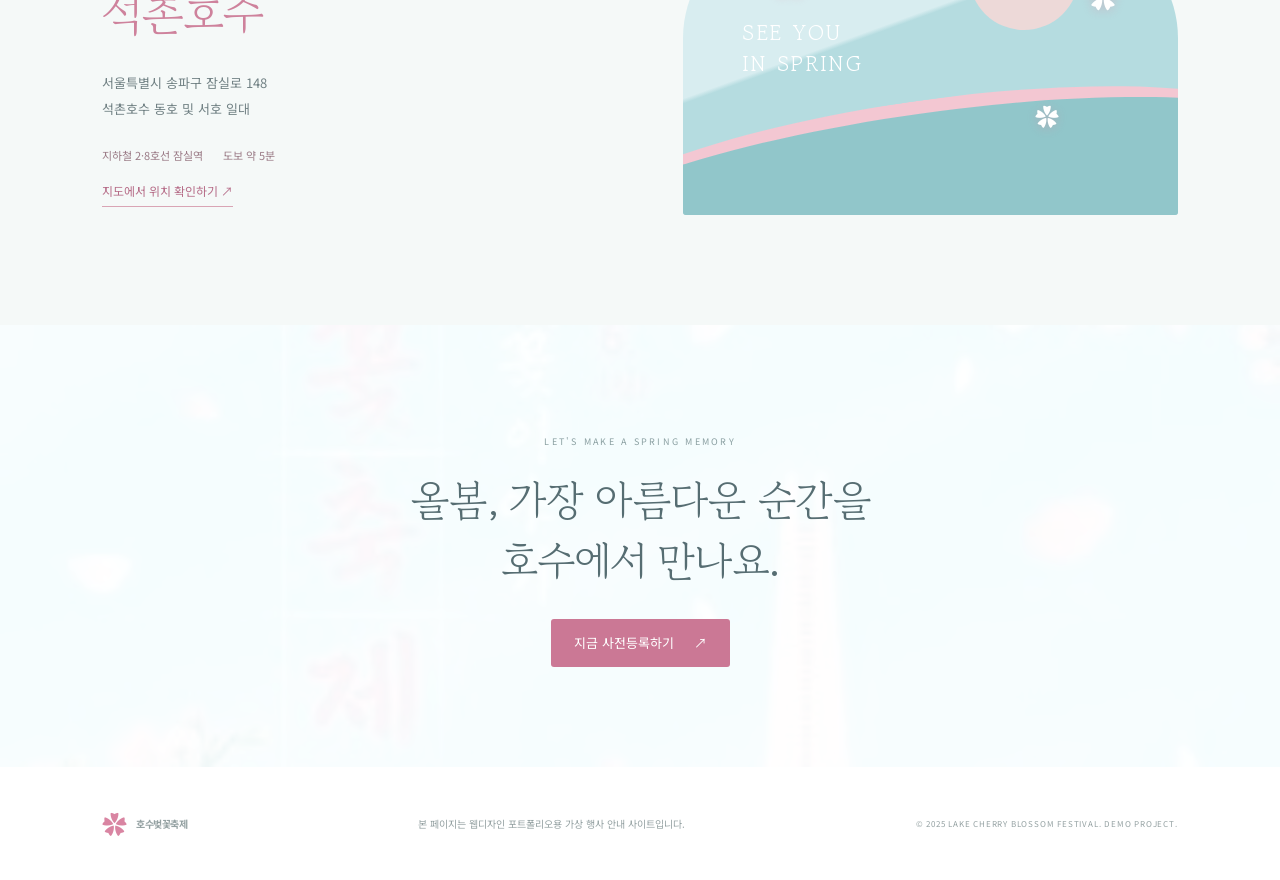
==== commit 78af437d: "Update index.html" ====
--- a/index.html
+++ b/index.html
@@ -86,11 +86,11 @@
         <button class="button button-dark" data-modal="scheduleModal">전체 일정 보기 <span>↗</span></button>
       </div>
       <div class="schedule-preview">
-        <div class="schedule-date"><span>APR</span><strong>02</strong><small>WED</small></div>
+        <div class="schedule-date"><span>APR</span><strong>01</strong><small>WED</small></div>
         <div class="schedule-detail"><span class="tag">OPENING</span><h3>봄의 시작, 개막 공연</h3><p>18:00 · 메인무대</p></div>
-        <div class="schedule-date"><span>APR</span><strong>04</strong><small>FRI</small></div>
+        <div class="schedule-date"><span>APR</span><strong>02</strong><small>FRI</small></div>
         <div class="schedule-detail"><span class="tag">LIVE MUSIC</span><h3>호수 위 봄 음악회</h3><p>17:00 · 수변무대</p></div>
-        <div class="schedule-date"><span>APR</span><strong>06</strong><small>SUN</small></div>
+        <div class="schedule-date"><span>APR</span><strong>03</strong><small>SUN</small></div>
         <div class="schedule-detail"><span class="tag">CLOSING</span><h3>우리의 봄, 폐막 이벤트</h3><p>19:00 · 메인무대</p></div>
       </div>
     </section>
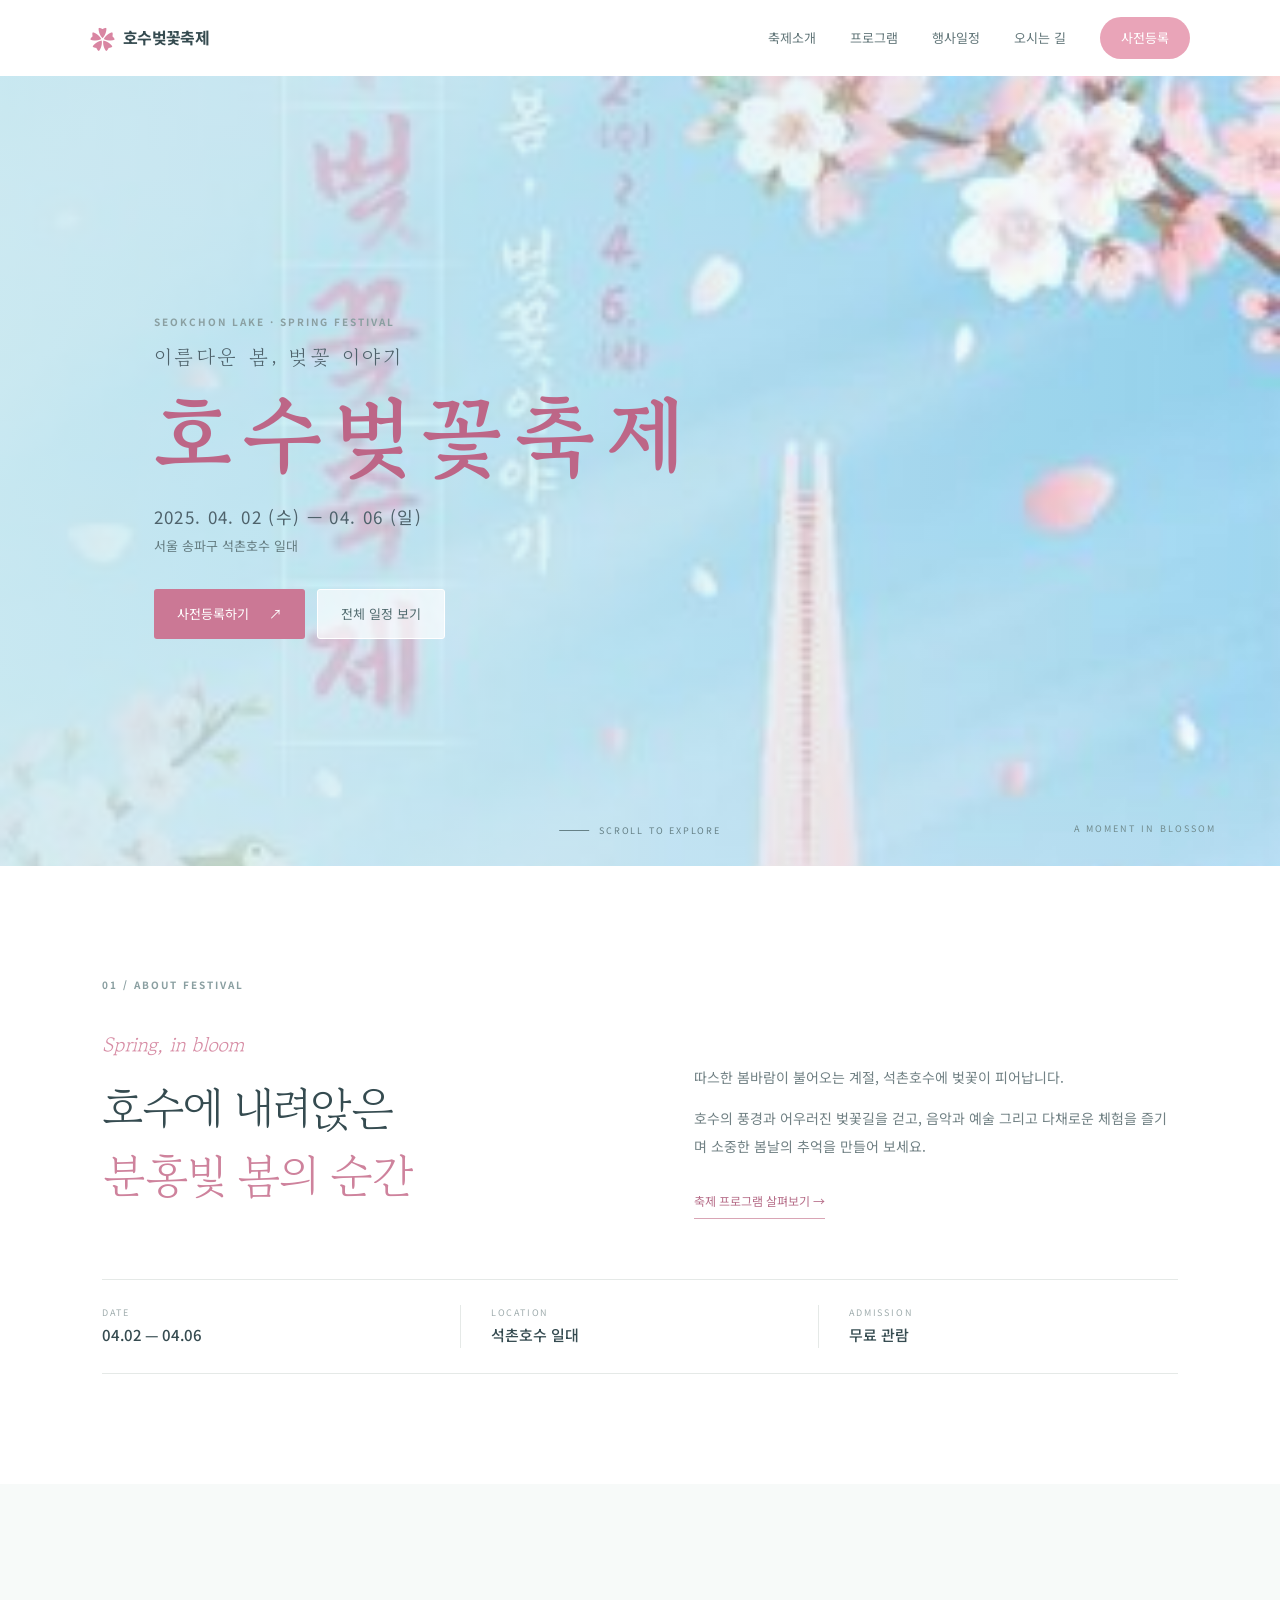
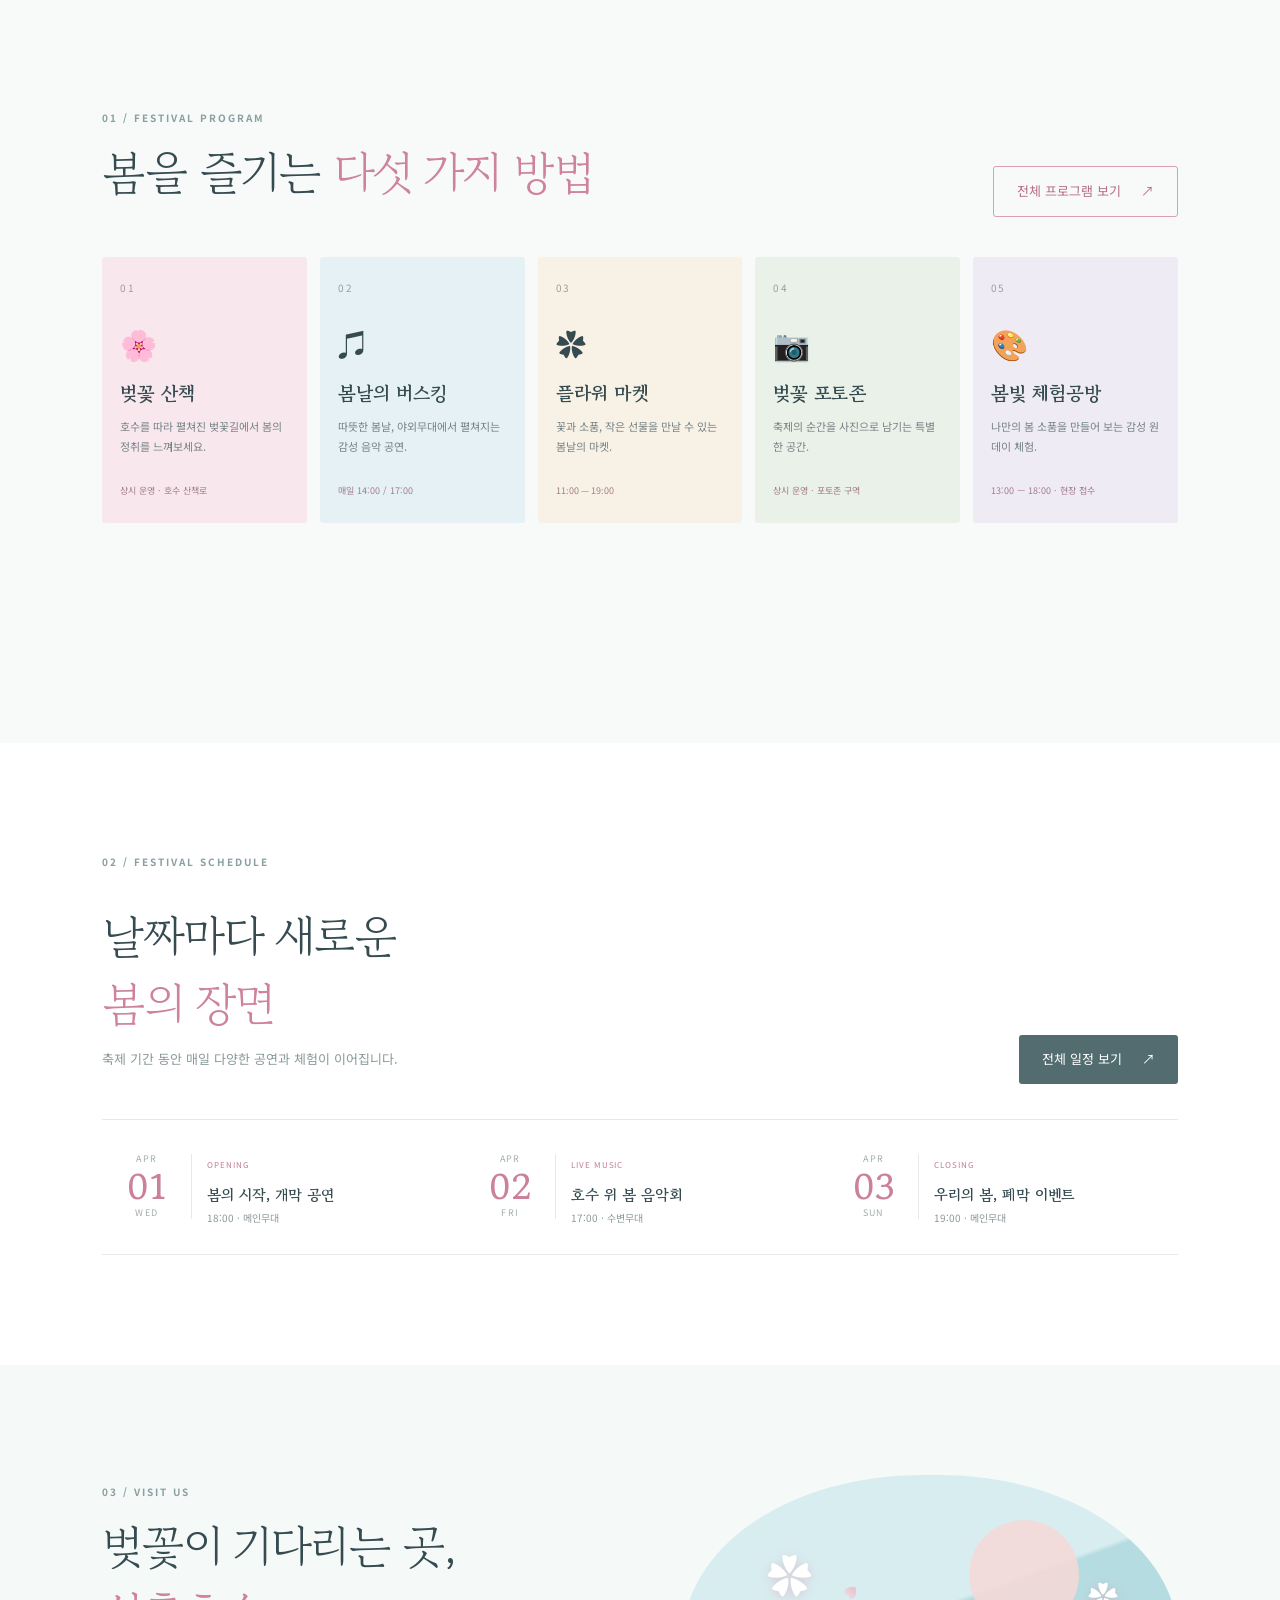
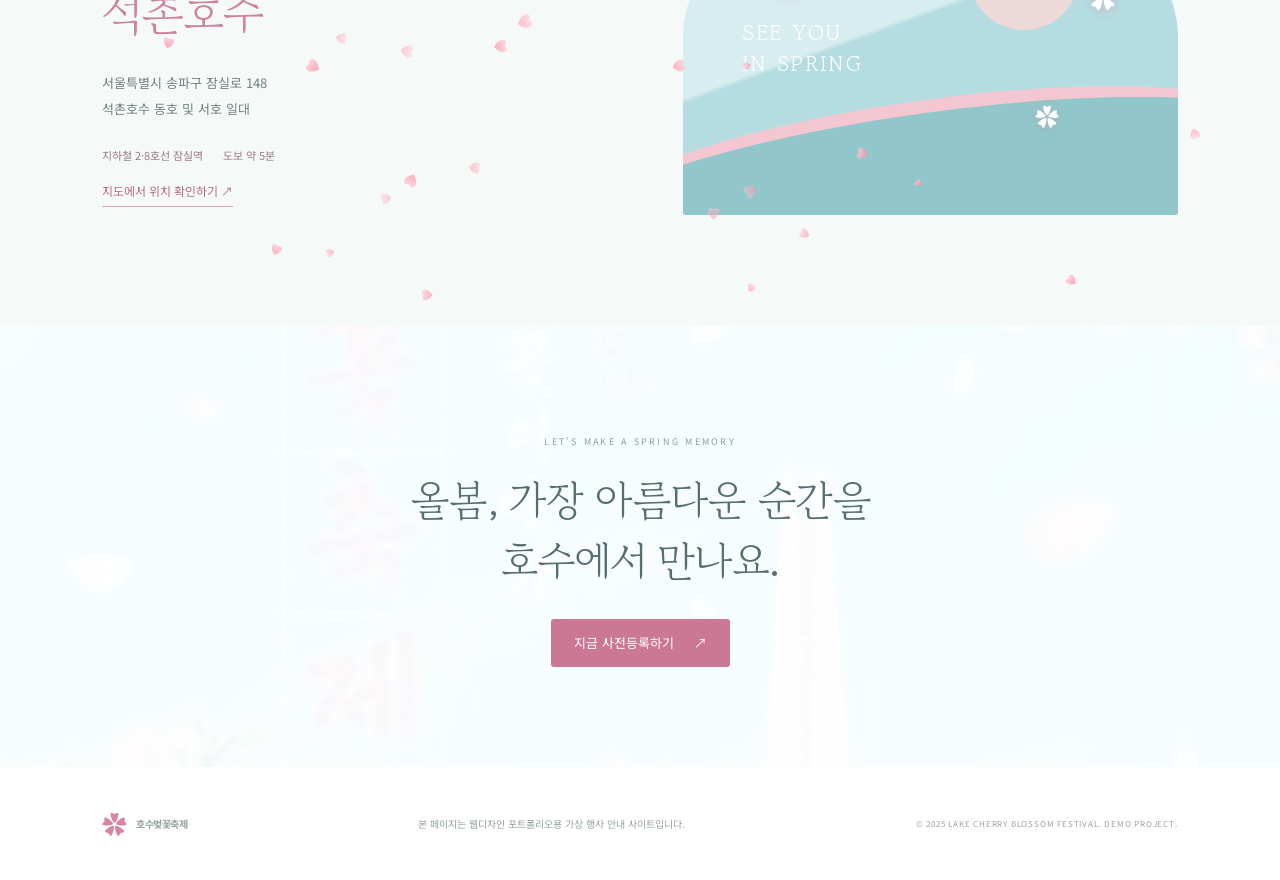
==== commit 415a61c7: "Update index.html" ====
--- a/index.html
+++ b/index.html
@@ -95,7 +95,120 @@
       </div>
     </section>
 
-    <section class="visit-section" id="location">
+    <section class="visit-section" id="location"><script>
+  (function () {
+    // 1. 이미지에 나온 태그 selector(#location 또는 .visit-section) 타겟팅
+    const targetSection = document.querySelector('#location') || document.querySelector('.visit-section');
+    if (!targetSection) return;
+
+    // 2. targetSection의 CSS position 확인 및 설정 (Canvas 배치의 기준점)
+    const computedStyle = window.getComputedStyle(targetSection);
+    if (computedStyle.position === 'static') {
+      targetSection.style.position = 'relative';
+    }
+    targetSection.style.overflow = 'hidden'; // 화면 밖으로 꽃잎이 넘치지 않도록 방지
+
+    // 3. 캔버스 생성 및 스타일 지정
+    const canvas = document.createElement('canvas');
+    canvas.id = 'cherry-blossom-canvas';
+    canvas.style.position = 'absolute';
+    canvas.style.top = '0';
+    canvas.style.left = '0';
+    canvas.style.width = '100%';
+    canvas.style.height = '100%';
+    canvas.style.pointerEvents = 'none'; // 클릭 이벤트 통과
+    canvas.style.zIndex = '1';           // 배경 레이어 설정
+
+    // 자식 요소들이 캔버스보다 위에 오도록 z-index 부여
+    Array.from(targetSection.children).forEach(child => {
+      if (window.getComputedStyle(child).position === 'static') {
+        child.style.position = 'relative';
+      }
+      child.style.zIndex = '2';
+    });
+
+    // section 최상단 배경으로 canvas 추가
+    targetSection.insertBefore(canvas, targetSection.firstChild);
+
+    const ctx = canvas.getContext('2d');
+    let width = (canvas.width = targetSection.clientWidth);
+    let height = (canvas.height = targetSection.clientHeight);
+
+    // ResizeObserver로 섹션 크기 변화 감지
+    const resizeObserver = new ResizeObserver(() => {
+      width = canvas.width = targetSection.clientWidth;
+      height = canvas.height = targetSection.clientHeight;
+    });
+    resizeObserver.observe(targetSection);
+
+    // 4. 벚꽃 애니메이션 로직
+    const petalCount = 30;
+    const petals = [];
+
+    class Petal {
+      constructor() {
+        this.reset();
+      }
+
+      reset() {
+        this.x = Math.random() * width;
+        this.y = Math.random() * -height;
+        this.size = Math.random() * 6 + 6;
+        this.speedY = Math.random() * 1.0 + 0.6;
+        this.speedX = Math.random() * 0.6 - 0.3;
+        this.rotation = Math.random() * 360;
+        this.rotationSpeed = Math.random() * 1.5 - 0.75;
+        this.opacity = Math.random() * 0.4 + 0.4;
+      }
+
+      update() {
+        this.y += this.speedY;
+        this.x += Math.sin(this.y * 0.01) + this.speedX;
+        this.rotation += this.rotationSpeed;
+
+        if (this.y > height + 20) {
+          this.reset();
+          this.y = -20;
+        }
+      }
+
+      draw() {
+        ctx.save();
+        ctx.translate(this.x, this.y);
+        ctx.rotate((this.rotation * Math.PI) / 180);
+        ctx.globalAlpha = this.opacity;
+
+        ctx.beginPath();
+        ctx.moveTo(0, 0);
+        ctx.bezierCurveTo(-this.size / 2, -this.size / 2, -this.size, this.size / 3, 0, this.size);
+        ctx.bezierCurveTo(this.size, this.size / 3, this.size / 2, -this.size / 2, 0, 0);
+
+        const gradient = ctx.createLinearGradient(0, 0, 0, this.size);
+        gradient.addColorStop(0, '#ffc0cb');
+        gradient.addColorStop(1, '#ff8da1');
+
+        ctx.fillStyle = gradient;
+        ctx.fill();
+        ctx.restore();
+      }
+    }
+
+    for (let i = 0; i < petalCount; i++) {
+      petals.push(new Petal());
+    }
+
+    function animate() {
+      ctx.clearRect(0, 0, width, height);
+      petals.forEach((petal) => {
+        petal.update();
+        petal.draw();
+      });
+      requestAnimationFrame(animate);
+    }
+
+    animate();
+  })();
+</script>
       <div class="section-wrap visit-grid">
         <div><div class="section-label">03 / VISIT US</div><h2>벚꽃이 기다리는 곳,<br><em>석촌호수</em></h2><p>서울특별시 송파구 잠실로 148<br>석촌호수 동호 및 서호 일대</p><div class="visit-meta"><span>지하철 2·8호선 잠실역</span><span>도보 약 5분</span></div><a class="text-link" href="https://map.naver.com/v5/search/석촌호수" target="_blank" rel="noopener">지도에서 위치 확인하기 ↗</a></div>
         <div class="lake-art" aria-label="석촌호수 벚꽃 풍경 이미지"><div class="lake-sun"></div><div class="lake-line"></div><div class="lake-label">SEE YOU<br>IN SPRING</div><div class="petal p1">✿</div><div class="petal p2">✿</div><div class="petal p3">✿</div></div>
